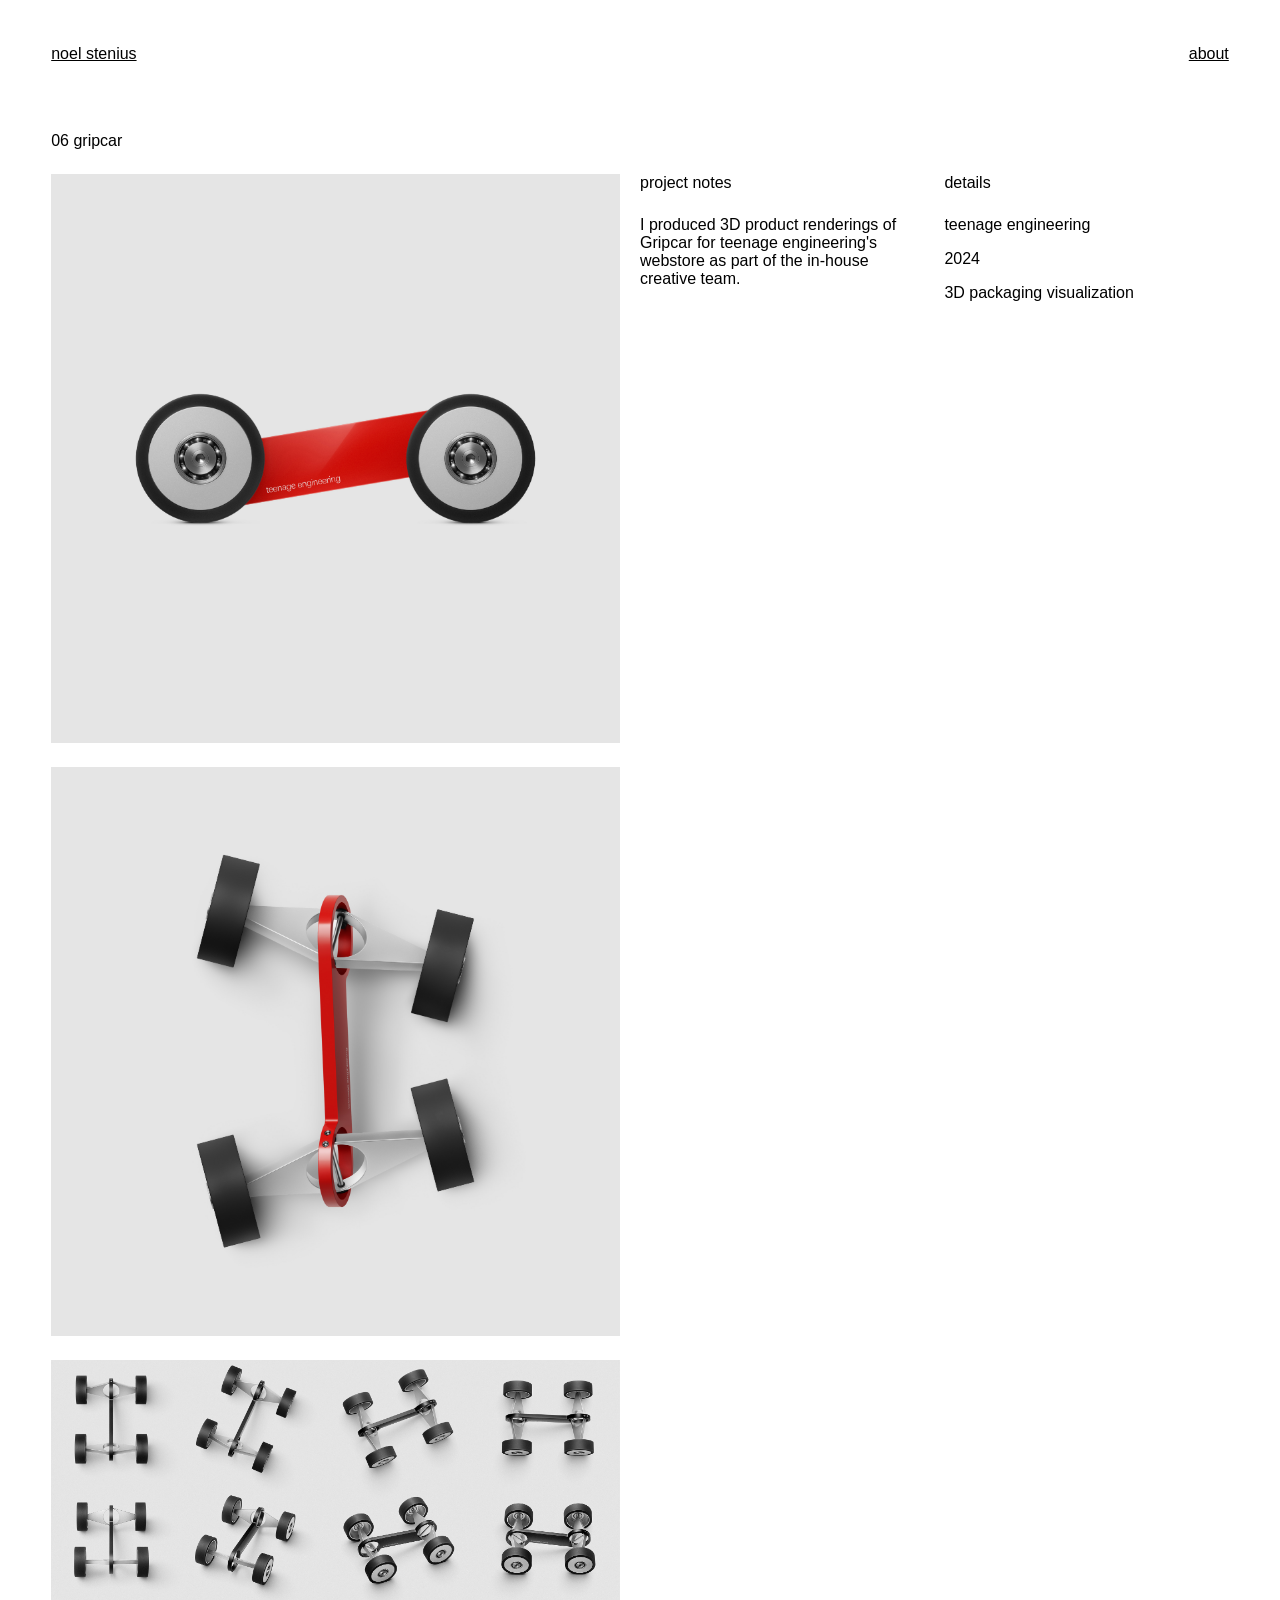
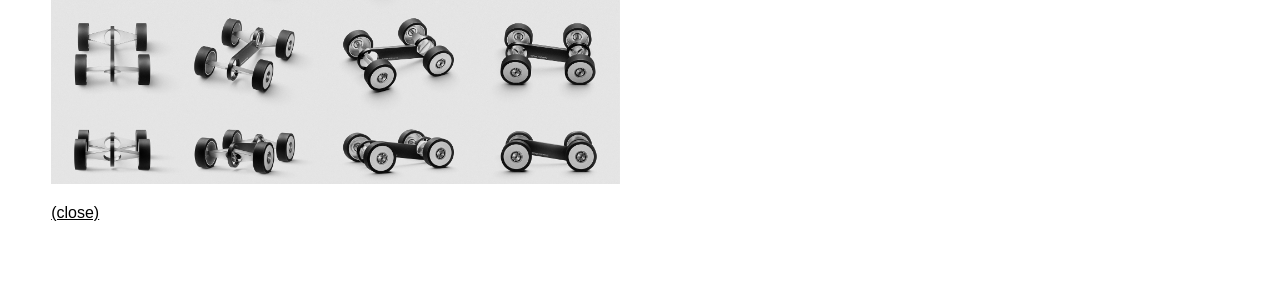
==== project-05.html @ 3ad71db0 "Add files via upload" ====
<!DOCTYPE html>
<html lang="en">

<head>
    <meta charset="UTF-8">
    <meta name="viewport" content="width=device-width, initial-scale=1.0">
    <title>project 05 — noel stenius</title>
    <link rel="stylesheet" href="style.css">
</head>

<body>
    
    <header class="site-header">
        <a href="index.html">noel stenius</a>

        <nav>
            <a href="about.html">about</a>
        </nav>

    </header>

    <main class="project-page">

        <h1>06 gripcar</h1>

        <div class="project-layout">
            <div class="project-gallery">
                <img src="images/gripcar/gripcar_1.jpg" alt="project 01 artwork">
                <img src="images/gripcar/gripcar_2.jpg">  
                <img src="images/gripcar/gripcar_3.jpg" alt=""> 
            </div>

        <section class="project-notes">
            <h2>project notes</h2>
            <p>
                I produced 3D product renderings of Gripcar for teenage engineering's webstore as part of the in-house creative team.   
            </p>
        </section>

        <aside class="project-info">
            <h2>details</h2>
            <p>teenage engineering</p>
            <p>2024</p>
            <p>3D packaging visualization</p>
        </aside>
 
        <a href="index.html">(close)</a>        

        </div>


    </main>

</body>
---- style.css ----
/* INDEX PAGE */

* {
  box-sizing: border-box;
}

html {
    font-size: 16px;
}

body {
  margin:0;
  font-family: Arial, sans-serif;
  background-color: white;
  color: black;
  font-size: 1rem;
}

a {
  color: inherit;
}

.site-header {
  display: flex;
  justify-content: space-between;
  align-items: center;
  padding: 45px 4%;
  font-size: 1rem;
}

.project {
  padding: 60px 4%;
  display: flex;
  flex-direction: column;
}

.project-image {
  display: block;
  width: fit-content;
  max-width: 100%;
  margin: 0 auto;
}

.project-image img {
  display: block;
  width: auto;
  height: 570px;
}

.project-counter {
  text-align: center;
  margin: 24px 0;
  font-size: 1rem;
}

/* PROJECT DETAILS PAGE */

.project-details {
  display: grid;
  grid-template-columns: 1fr 1fr;
  gap: 20px;
  margin-top: auto;
}

.project-details h2,
.project-details p {
  margin: 0;
  font-size: 1rem;
  font-weight: 400;
}

.project-page {
  padding: 24px 4% 80px;
}

.project-page h1 {
  font-size: 1rem;
  font-weight: 400;
  margin: 0 0 24px;
}

.project-layout {
  display: grid;
  grid-template-columns: 2fr 1fr 1fr;
  gap: 20px;
}

.project-gallery {
  display: flex;
  flex-direction: column;
  gap: 24px;
}

.project-gallery img {
  display: block;
  width: 100%;
  height: auto;
}

.project-gallery a {
    align-self: flex-start;
    font-size: 1rem;
}

.project-notes h2,
.project-info h2 {
  font-size: 1rem;
  font-weight: 400;
  margin: 0 0 24px;
}

/* ABOUT PAGE */

.about-page {
  padding: 0 4% 80px;
}

.about-row {
  display: grid;
  grid-template-columns: 1fr 3fr;
  gap: 20px;
  margin-bottom: 32px;
}

.about-row h1,
.about-row h2,
.about-row p {
  font-size: 1rem;
  font-weight: 400;
  line-height: 1.4;
}

.about-content p + p {
  margin-top: 24px;
}

/* PORTRAIT LAYOUT */

@media (max-width: 700px) {

    .project-details {
        grid-template-columns: 1fr;
        gap: 8px;
    }

}

@media (max-width: 700px) {

    .project-layout {
        grid-template-columns: 1fr;

        grid-template-areas:
            "gallery"
            "details"
            "notes";

        gap: 32px;
    }

}

@media (max-width: 1100px) {

    .project-image img {
        height: auto;
        max-height: 570px;
        max-width: 100%;
    }

}

@media (max-width: 700px) {

    .about-row {
        grid-template-columns: 1fr;
        gap: 12px;
    }

}

/*.project {
    outline: 1px solid blue;
}

.project-details {
    outline: 1px solid red;
}
*/
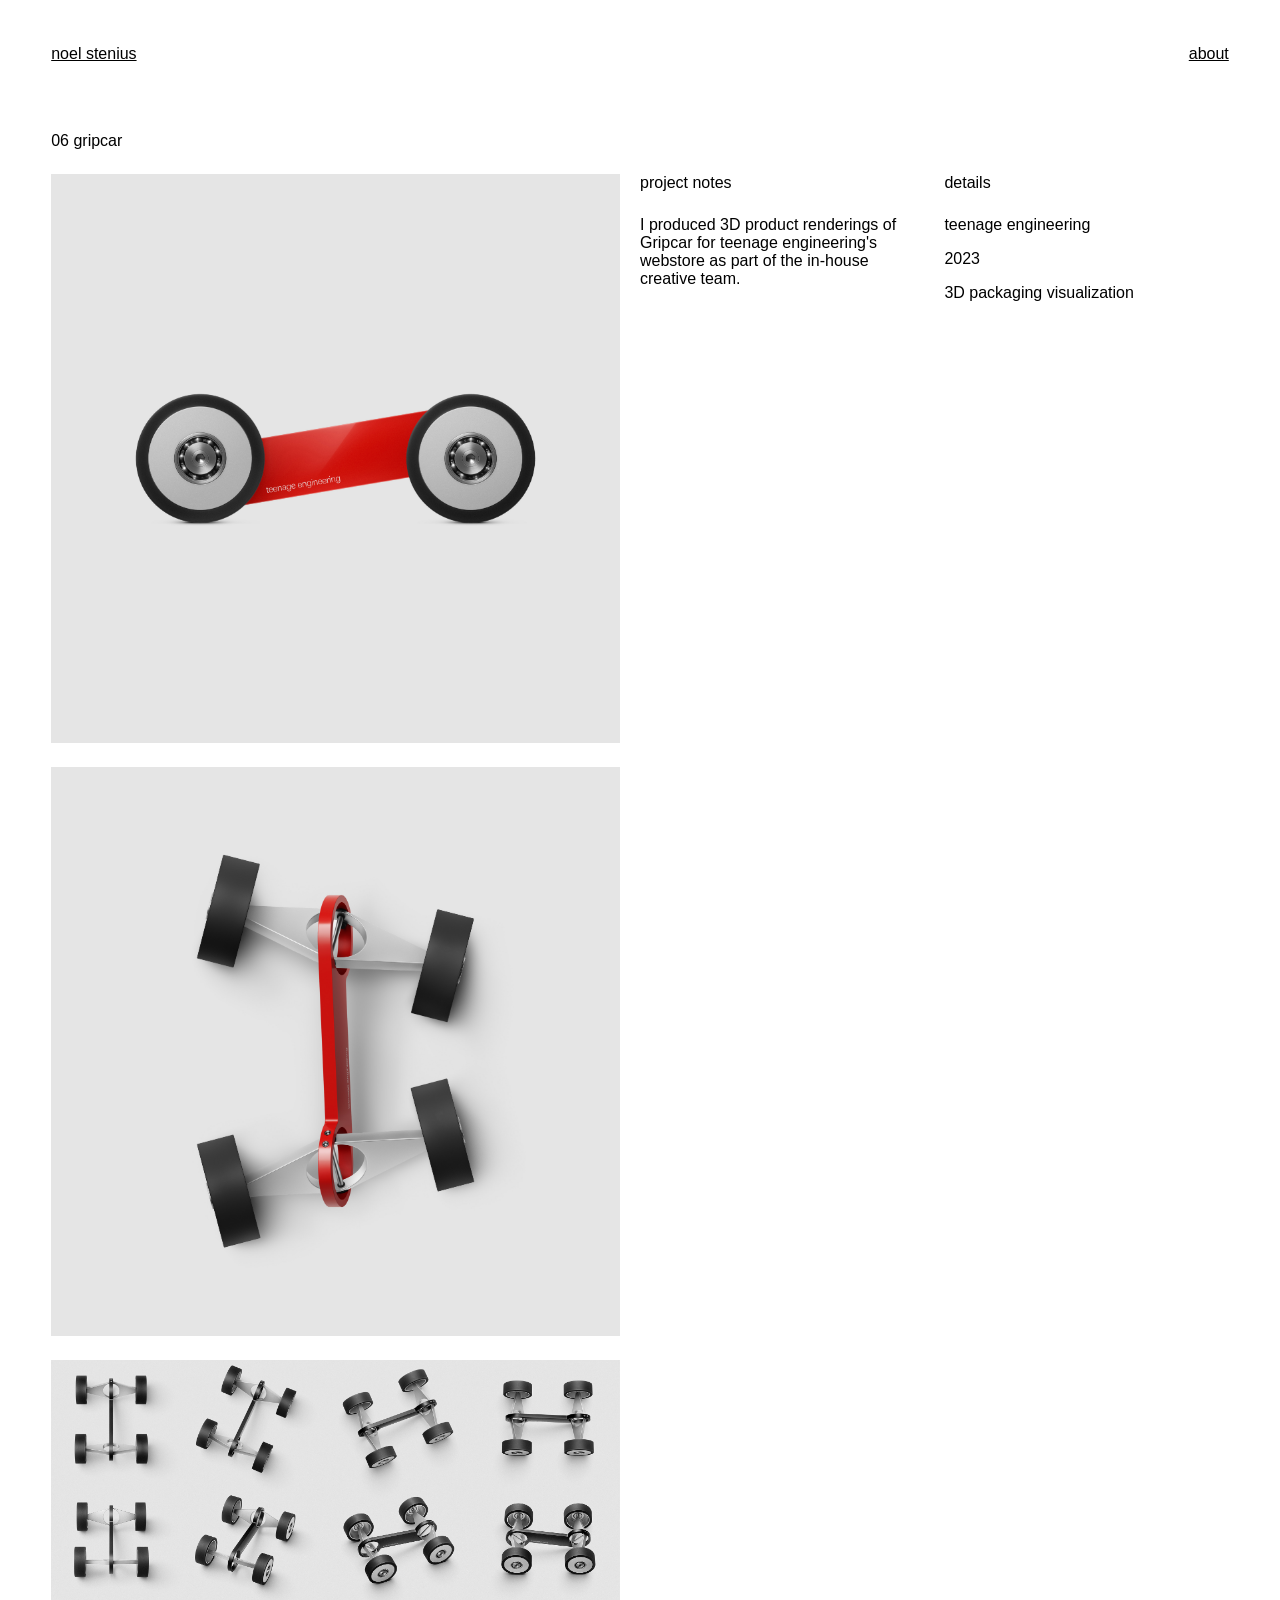
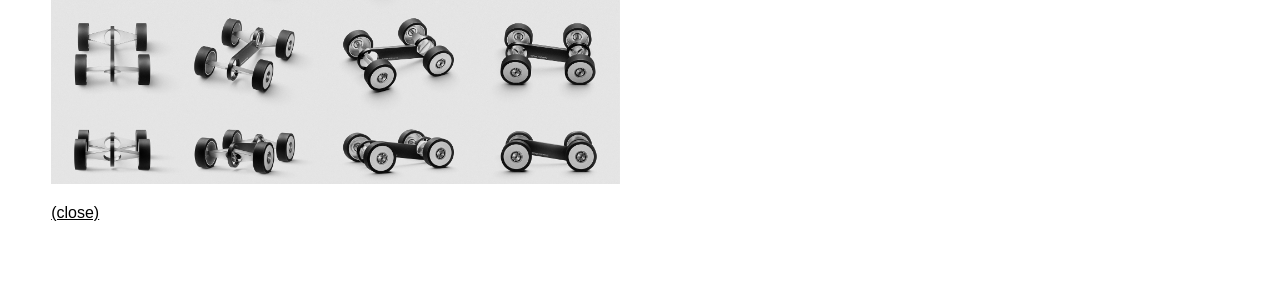
==== commit 6562ce5d: "Update project-05.html" ====
--- a/project-05.html
+++ b/project-05.html
@@ -40,7 +40,7 @@
         <aside class="project-info">
             <h2>details</h2>
             <p>teenage engineering</p>
-            <p>2024</p>
+            <p>2023</p>
             <p>3D packaging visualization</p>
         </aside>
  
@@ -51,4 +51,4 @@
 
     </main>
 
-</body>+</body>
